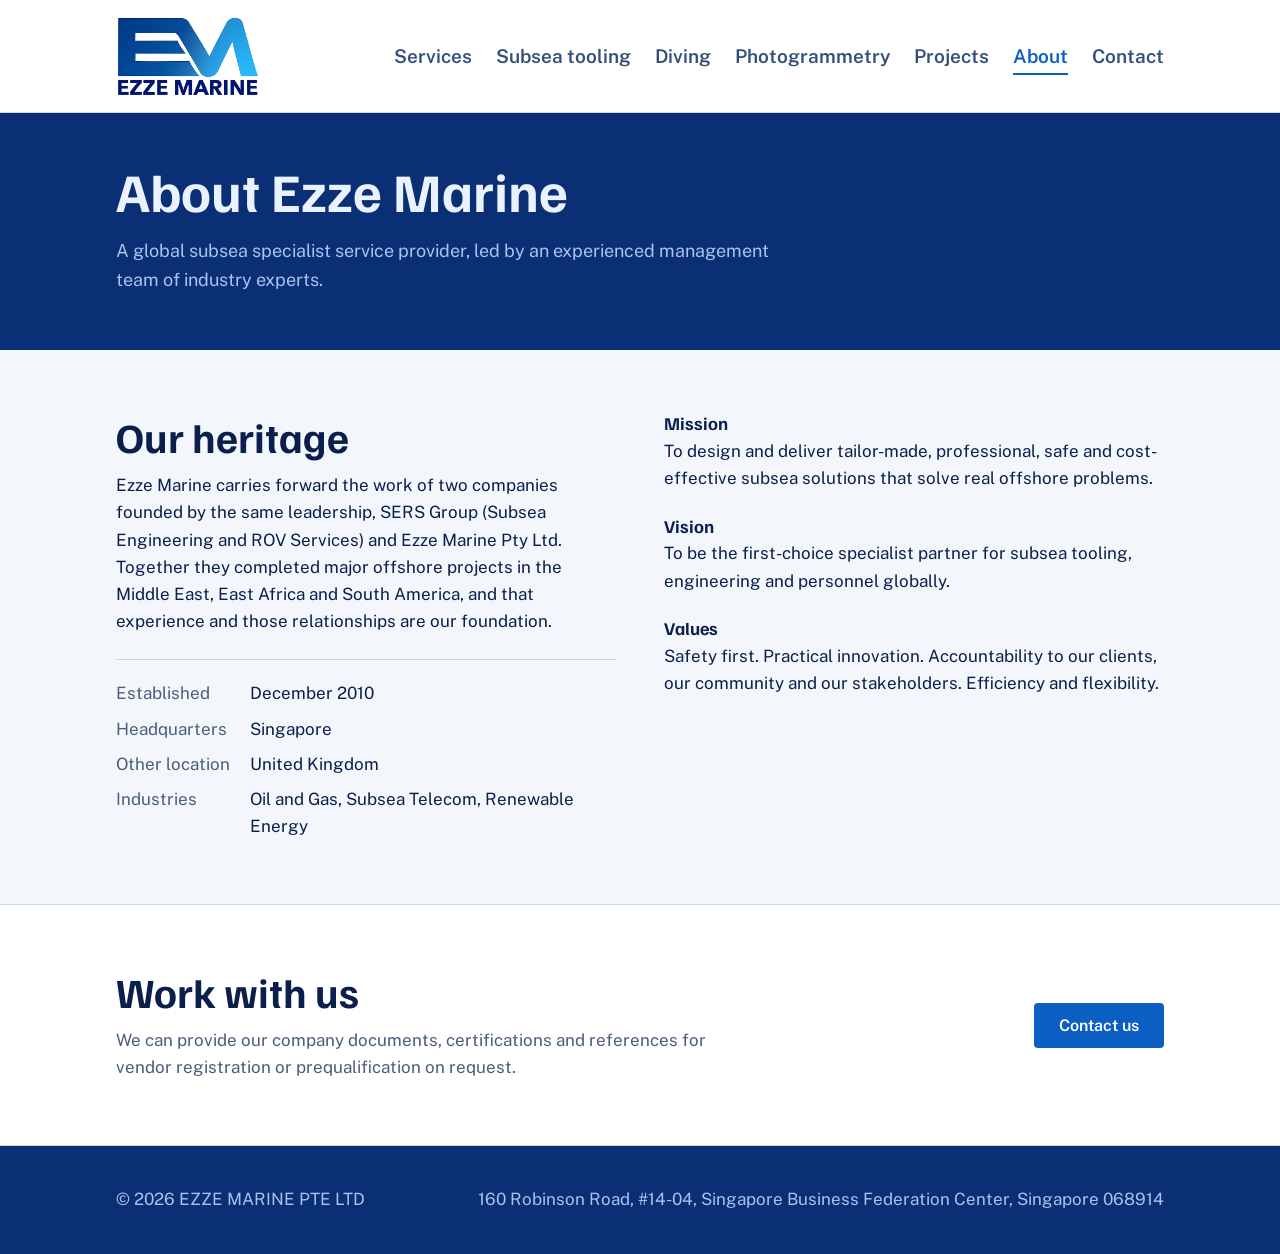
==== about.html @ 622ab2c7 "Add search and sharing basics: sitemap, robots.txt, canonical and Open Graph tags, Organization sche" ====
<!DOCTYPE html>
<html lang="en">
<head>
<meta charset="utf-8">
<meta name="viewport" content="width=device-width, initial-scale=1, viewport-fit=cover">
<meta name="theme-color" content="#FFFFFF">
<title>About | Ezze Marine</title>
<meta name="description" content="About Ezze Marine: a Singapore-headquartered global subsea specialist established in 2010, with operations in the United Kingdom.">
<link rel="canonical" href="https://ezzemarine.co/about.html">
<meta property="og:type" content="website">
<meta property="og:site_name" content="Ezze Marine">
<meta property="og:title" content="About | Ezze Marine">
<meta property="og:description" content="About Ezze Marine: a Singapore-headquartered global subsea specialist established in 2010, with operations in the United Kingdom.">
<meta property="og:url" content="https://ezzemarine.co/about.html">
<meta property="og:image" content="https://ezzemarine.co/images/og-image.jpg">
<meta property="og:image:width" content="1200">
<meta property="og:image:height" content="630">
<meta property="og:image:alt" content="Ezze Marine logo">
<meta name="twitter:card" content="summary_large_image">
<link rel="icon" type="image/png" href="favicon.png">
<link rel="preconnect" href="https://fonts.googleapis.com">
<link href="https://fonts.googleapis.com/css2?family=Familjen+Grotesk:wght@500;700&family=Public+Sans:wght@400;600&display=swap" rel="stylesheet">
<link rel="stylesheet" href="styles.css">
</head>
<body>
<header class="top">
  <div class="wrap">
    <a class="logo" href="index.html"><img src="logo.png" alt="Ezze Marine" width="219" height="165"></a>
    <nav aria-label="Main">
      <a href="services.html">Services</a>
      <a href="tooling.html">Subsea tooling</a>
      <a href="diving.html">Diving</a>
      <a href="photogrammetry.html">Photogrammetry</a>
      <a href="projects.html">Projects</a>
      <a href="about.html" aria-current="page">About</a>
      <a href="contact.html">Contact</a>
    </nav>
  </div>
</header>

<main>
  <div class="pagehead">
    <div class="wrap">
      <h1>About Ezze Marine</h1>
      <p>A global subsea specialist service provider, led by an experienced management team of industry experts.</p>
    </div>
  </div>

  <section>
    <div class="wrap about">
      <div>
        <h2>Our heritage</h2>
        <p>Ezze Marine carries forward the work of two companies founded by the same leadership, SERS Group (Subsea Engineering and ROV Services) and Ezze Marine Pty Ltd. Together they completed major offshore projects in the Middle East, East Africa and South America, and that experience and those relationships are our foundation.</p>
        <dl class="facts">
          <dt>Established</dt><dd>December 2010</dd>
          <dt>Headquarters</dt><dd>Singapore</dd>
          <dt>Other location</dt><dd>United Kingdom</dd>
          <dt>Industries</dt><dd>Oil and Gas, Subsea Telecom, Renewable Energy</dd>
        </dl>
      </div>
      <div>
        <h3>Mission</h3>
        <p>To design and deliver tailor-made, professional, safe and cost-effective subsea solutions that solve real offshore problems.</p>
        <h3>Vision</h3>
        <p>To be the first-choice specialist partner for subsea tooling, engineering and personnel globally.</p>
        <h3>Values</h3>
        <p>Safety first. Practical innovation. Accountability to our clients, our community and our stakeholders. Efficiency and flexibility.</p>
      </div>
    </div>
  </section>

  <section class="band">
    <div class="wrap cta">
      <div>
        <h2>Work with us</h2>
        <p>We can provide our company documents, certifications and references for vendor registration or prequalification on request.</p>
      </div>
      <a class="btn alt" href="contact.html">Contact us</a>
    </div>
  </section>
</main>

<footer>
  <div class="wrap">
    <span>© 2026 EZZE MARINE PTE LTD</span>
    <span>160 Robinson Road, #14-04, Singapore Business Federation Center, Singapore 068914</span>
  </div>
</footer>
</body>
</html>
---- styles.css ----
:root{
  box-sizing:border-box;
  padding-top:env(safe-area-inset-top,0px);
  padding-bottom:env(safe-area-inset-bottom,0px);
  --bg:#F3F7FC; --fg:#0B1F4D; --muted:#4A5D7A; --panel:#FFFFFF; --line:#C9D6EA;
  --accent:#0B5FC2; --accent-hover:#094E9F; --on-accent:#FFFFFF;
  --ease:cubic-bezier(.2,.7,.2,1); --ease-out:cubic-bezier(.23,1,.32,1);
  --hero-bg:#0A2F75; --hero-fg:#EAF2FF; --hero-muted:#A9C3EE; --hero-accent:#36B3F5;
  --head:"Familjen Grotesk","Trebuchet MS",Arial,sans-serif;
  --body:"Public Sans","Segoe UI",Arial,sans-serif;
  color-scheme:light;
}
@media (prefers-color-scheme:dark){
  :root:not([data-theme="light"]){
    --bg:#071226; --fg:#E6EEFA; --muted:#9FB2CF; --panel:#0D1D38; --line:#22375A;
    --accent:#4FB4F7; --accent-hover:#7CC8FA; --on-accent:#071226; --hero-bg:#061A40;
    color-scheme:dark;
  }
}
:root[data-theme="dark"]{
  --bg:#071226; --fg:#E6EEFA; --muted:#9FB2CF; --panel:#0D1D38; --line:#22375A;
  --accent:#4FB4F7; --accent-hover:#7CC8FA; --on-accent:#071226; --hero-bg:#061A40; color-scheme:dark;
}
html{scroll-padding-top:env(safe-area-inset-top,0px)}
*,*::before,*::after{box-sizing:inherit}
body{margin:0;background:var(--bg);color:var(--fg);font:400 1.0625rem/1.6 var(--body)}
h1,h2,h3{font-family:var(--head);font-weight:700;line-height:1.1;margin:0;text-wrap:balance}
p{text-wrap:pretty}
b,strong{font-weight:600}
a{color:inherit}
a,button{-webkit-tap-highlight-color:transparent}
:focus-visible{outline:3px solid var(--accent);outline-offset:3px}
.hero :focus-visible,.pagehead :focus-visible,footer :focus-visible{outline-color:var(--hero-accent)}
.wrap{max-width:68rem;margin:0 auto;padding:0 1.25rem}
/* header stays white in both themes so the original logo.png (navy on white) shows as designed */
header.top{background:#FFFFFF;color:#0B1F4D;border-bottom:1px solid #C9D6EA}
header.top .wrap{display:flex;flex-wrap:wrap;gap:.75rem 2rem;align-items:center;justify-content:space-between;padding-top:1rem;padding-bottom:1rem}
/* logo.png (812x613) has wide white margins: crop to the full artwork (mark + wordmark) */
.logo{display:block;position:relative;flex:none;width:143px;height:80px;overflow:hidden}
.logo img{position:absolute;width:219px;height:165px;max-width:none;left:-38px;top:-35px}
nav{display:flex;flex-wrap:wrap;gap:.25rem 1.5rem}
nav a{text-decoration:none;color:#33507A;padding:.25rem 0;font-size:1.1875rem;font-weight:600;transition:color .15s var(--ease)}
@media (hover:hover) and (pointer:fine){nav a:hover{color:#0B5FC2}}
nav a:active{color:#0B5FC2}
@media (pointer:coarse){nav a{padding:.625rem 0}}
nav a[aria-current="page"]{color:#0B5FC2;text-decoration:underline;text-decoration-thickness:2px;text-underline-offset:.5em}
.hero{background:var(--hero-bg);color:var(--hero-fg);padding:4rem 0}
.hero .wrap{display:grid;grid-template-columns:1.25fr .75fr;gap:4rem;align-items:center}
.hero h1{font-size:clamp(2.25rem,4.6vw,3.5rem);letter-spacing:-.01em;max-width:16ch}
.hero p.lead{color:var(--hero-muted);max-width:32rem;font-size:1.125rem;margin:1.5rem 0 2rem}
.hero .actions{display:flex;flex-wrap:wrap;gap:.75rem}
.hero-media img,.hero-media video{display:block;width:100%;height:auto;aspect-ratio:3/2;object-fit:cover;border-radius:.25rem}
.pagehead{background:var(--hero-bg);color:var(--hero-fg);padding:3rem 0 3.5rem}
.pagehead h1{font-size:clamp(2.2rem,5vw,3.4rem);max-width:20ch}
.pagehead p{color:var(--hero-muted);max-width:42rem;font-size:1.125rem;margin:1rem 0 0}
.pagehead .split{display:grid;grid-template-columns:minmax(0,1fr) auto;gap:1.5rem 3rem;align-items:center}
.pagehead figure{margin:0}
.pagehead video{display:block;width:15rem;height:auto;aspect-ratio:9/16;object-fit:cover;background:#000;border-radius:4px}
.pagehead figcaption{color:var(--hero-muted);font-size:.85rem;margin-top:.5rem}
@media (max-width:52rem){.pagehead .split{grid-template-columns:minmax(0,1fr)}.pagehead video{width:min(100%,15rem)}}
.btn{display:inline-block;background:var(--hero-fg);color:#061A3D;font:600 1rem var(--body);padding:.75rem 1.5rem;border-radius:.25rem;text-decoration:none;border:1px solid transparent;cursor:pointer;transition:background-color .15s var(--ease),border-color .15s var(--ease),transform .16s var(--ease-out),opacity .15s ease}
@media (hover:hover) and (pointer:fine){.btn:hover{background:#FFFFFF}}
.btn:active{transform:scale(.97)}
.btn:disabled{opacity:.6;cursor:default;pointer-events:none}
.btn.alt{background:var(--accent);color:var(--on-accent)}
@media (hover:hover) and (pointer:fine){.btn.alt:hover{background:var(--accent-hover)}}
.btn.ghost{background:transparent;color:var(--hero-fg);border-color:rgba(169,195,238,.5)}
@media (hover:hover) and (pointer:fine){.btn.ghost:hover{background:rgba(234,242,255,.08);border-color:var(--hero-muted)}}
.depth{list-style:none;margin:0 0 0 .375rem;padding:0;border-left:1px solid rgba(169,195,238,.35)}
.depth li{position:relative;padding:0 0 2rem 1.5rem}
.depth li:last-child{padding-bottom:0}
.depth li::before{content:"";position:absolute;left:-.4375rem;top:.5rem;width:.75rem;height:.75rem;border-radius:50%;background:var(--hero-bg);border:2px solid var(--hero-accent)}
.depth b{display:block;font:700 1.5rem/1.2 var(--head);margin-bottom:.25rem}
.depth span{display:block;color:var(--hero-muted);font-size:.9375rem;line-height:1.5;max-width:18rem}
section{padding:4rem 0}
section h2{font-size:clamp(1.8rem,4vw,2.6rem);margin-bottom:.75rem}
section p.intro{color:var(--muted);max-width:40rem;margin:0 0 2.25rem}
.cats{border-top:1px solid var(--line)}
.cat{display:grid;grid-template-columns:minmax(10rem,1fr) 2fr auto;gap:1rem 2rem;align-items:baseline;padding:1.5rem 0;border-bottom:1px solid var(--line)}
.cat h3{font-size:1.375rem}
.cat p{margin:0;color:var(--muted)}
.cat a{font-weight:600;color:var(--accent)}
.steps{display:grid;grid-template-columns:repeat(4,1fr);gap:1.5rem;list-style:none;margin:0;padding:0;counter-reset:s}
.steps li{counter-increment:s;border-top:1px solid var(--line);padding-top:1rem}
.steps li::before{content:"Step " counter(s);display:block;color:var(--muted);font-size:.9rem;margin-bottom:.25rem}
.steps.plain li::before{content:none}
.steps h3{font-size:1.25rem;margin-bottom:.5rem}
.steps p{margin:0;color:var(--muted);font-size:1rem}
.band{background:var(--panel);border-top:1px solid var(--line);border-bottom:1px solid var(--line)}
.note{margin:2.25rem 0 0;color:var(--muted);max-width:48rem}
.note b{color:var(--fg)}
.links{display:grid;grid-template-columns:repeat(6,minmax(0,1fr));gap:1.5rem}
.link-card{grid-column:span 2;display:flex;flex-direction:column;text-decoration:none;background:var(--panel);border:1px solid var(--line);border-radius:.25rem;padding:1.5rem;transition:border-color .15s var(--ease),transform .16s var(--ease-out)}
@media (hover:hover) and (pointer:fine){.link-card:hover{border-color:var(--accent)}.link-card:hover .arrow{transform:translateX(2px)}}
.link-card:active{transform:scale(.99)}
.link-card .arrow{display:inline-block;transition:transform .15s var(--ease-out)}
.link-card h3{font-size:1.375rem;margin-bottom:.5rem}
.link-card p{margin:0 0 1rem;color:var(--muted);font-size:1rem;flex:1}
.link-card .more{font-weight:600;color:var(--accent)}
.link-card.half{grid-column:span 3}
.link-card.lead{grid-column:1/-1;display:grid;grid-template-columns:minmax(10rem,1fr) 2fr auto;gap:.5rem 2rem;align-items:baseline;border-top:3px solid var(--accent);padding:1.5rem 2rem}
.link-card.lead h3{font-size:1.75rem;margin:0}
.link-card.lead p{margin:0;font-size:1.0625rem}
.cta{display:flex;flex-wrap:wrap;gap:1.5rem 3rem;align-items:center;justify-content:space-between}
.cta p{margin:0;color:var(--muted);max-width:40rem}
.cases{display:grid;grid-template-columns:repeat(3,minmax(0,1fr));gap:1.5rem}
.case{min-width:0;background:var(--panel);border:1px solid var(--line);border-top:3px solid var(--accent);display:flex;flex-direction:column}
.ph{aspect-ratio:4/3;max-width:100%;background:linear-gradient(160deg,var(--hero-bg),#1E7FD8);color:var(--hero-muted);display:grid;place-items:center;font-size:.9rem;text-align:center;padding:1rem}
.case .photo{display:block;width:100%;height:auto;aspect-ratio:4/3;object-fit:cover}
.case .body{padding:1.25rem 1.25rem 1.5rem}
.case .type{display:block;color:var(--muted);font-size:.9rem;margin-bottom:.25rem}
.case h3{font-size:1.35rem;margin-bottom:.5rem}
.case p{margin:0;color:var(--muted);font-size:1rem}
.lede{max-width:46rem}
.lede p{margin:0 0 1rem;color:var(--muted)}
section h3.sub{font-size:1.5rem;margin:2.75rem 0 0;padding-bottom:1rem;border-bottom:1px solid var(--line)}
.tool{display:grid;grid-template-columns:16.5rem 1fr;gap:1.25rem 2rem;align-items:start;padding:1.75rem 0;border-bottom:1px solid var(--line)}
.tool .photo{display:block;width:100%;height:auto;aspect-ratio:4/3;object-fit:cover}
.tool h4{font:700 1.375rem/1.15 var(--head);margin:0 0 .5rem}
.tool p{margin:0;color:var(--muted)}
.tags{display:flex;flex-wrap:wrap;gap:.5rem;list-style:none;margin:0 0 1.5rem;padding:0}
.tags li{border:1px solid var(--accent);color:var(--accent);padding:.25rem .75rem;border-radius:999px;font-weight:600;font-size:.9375rem}
figure{margin:0}
figure img{display:block;width:100%;height:auto}
figcaption{color:var(--muted);font-size:.9rem;margin-top:.5rem}
.gallery{display:grid;gap:1.25rem}
.diagram{margin-top:2.5rem}
.diagram img{background:#fff;padding:.75rem;border:1px solid var(--line)}
.scans{display:grid;grid-template-columns:repeat(2,minmax(0,1fr));gap:1.25rem;margin:0 0 2.75rem}
.outcome{margin:2.5rem 0 0;padding:1.25rem 1.5rem;border-left:4px solid var(--accent);background:var(--panel);max-width:48rem}
.outcome b{display:block;font:700 1.125rem var(--head);margin-bottom:.25rem}
.outcome p{margin:0;color:var(--muted)}
.about{display:grid;grid-template-columns:1fr 1fr;gap:3rem}
.about p{margin:0 0 1rem}
.about h3{font-size:1.125rem;margin:1.5rem 0 .25rem}
.about h3:first-child{margin-top:0}
.facts{display:grid;grid-template-columns:auto 1fr;gap:.5rem 1.25rem;margin:1.5rem 0 0;padding-top:1.25rem;border-top:1px solid var(--line)}
.facts dt{color:var(--muted)}
.facts dd{margin:0}
.people{display:grid;gap:1.5rem;align-content:start}
.people div{border-top:3px solid var(--accent);padding-top:1rem}
.people h3{font-size:1.25rem;margin-bottom:.25rem}
.people p{margin:0}
.people a{color:var(--accent);font-weight:600}
form{display:grid;gap:1rem;max-width:36rem}
label{display:grid;gap:.25rem;font-weight:600}
input,select,textarea{font:inherit;padding:.75rem;border:1px solid var(--line);border-radius:.25rem;background:var(--panel);color:var(--fg)}
textarea{min-height:7rem;resize:vertical}
#msg{min-height:1.5rem;font-weight:600}
#msg span{display:inline-block;transition:opacity .2s var(--ease-out),transform .2s var(--ease-out)}
@starting-style{#msg span{opacity:0;transform:translateY(4px)}}
footer{background:var(--hero-bg);color:var(--hero-muted);padding:2.5rem 0}
footer .wrap{display:flex;flex-wrap:wrap;justify-content:space-between;gap:1rem}
footer a{color:var(--hero-fg)}
@media (max-width:52rem){
  .hero .wrap,.about{grid-template-columns:1fr}
  .hero{padding:3rem 0}
  .hero .wrap{gap:3rem}
  .link-card,.link-card.half{grid-column:span 3}
  .link-card.lead{grid-template-columns:1fr;padding:1.5rem}
  .cat{grid-template-columns:1fr;gap:.4rem}
  .steps{grid-template-columns:1fr 1fr}
  .cases{grid-template-columns:repeat(2,minmax(0,1fr))}
  .tool,.scans{grid-template-columns:1fr}
  .tool .photo,.tool .ph{max-width:20rem}
}
@media (max-width:30rem){.steps,.cases{grid-template-columns:1fr}.link-card,.link-card.half{grid-column:1/-1}}
@media (prefers-reduced-motion:reduce){@starting-style{#msg span{transform:none}}.btn:active,.link-card:active,.link-card:hover .arrow{transform:none}}
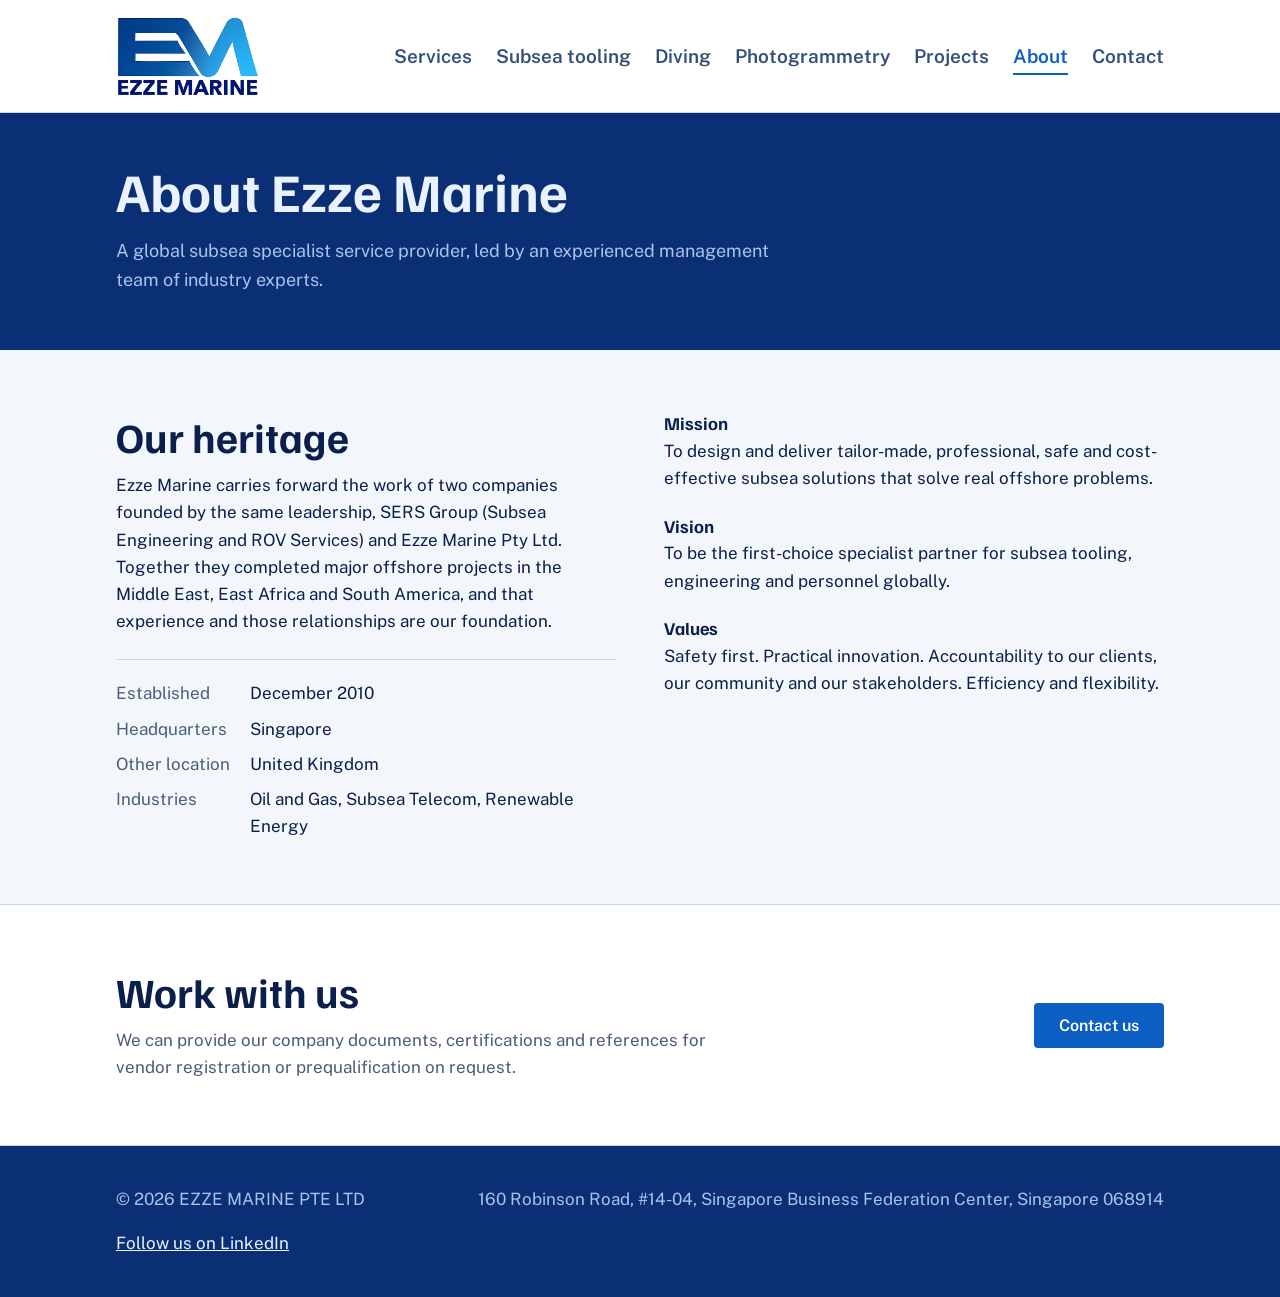
==== commit 7290d767: "Link LinkedIn company page in footer and Organization schema Co-Authored-By: Claude Opus 5.5 <norepl" ====
--- a/about.html
+++ b/about.html
@@ -84,6 +84,7 @@
   <div class="wrap">
     <span>© 2026 EZZE MARINE PTE LTD</span>
     <span>160 Robinson Road, #14-04, Singapore Business Federation Center, Singapore 068914</span>
+    <a href="https://www.linkedin.com/company/144178329/" rel="noopener">Follow us on LinkedIn</a>
   </div>
 </footer>
 </body>
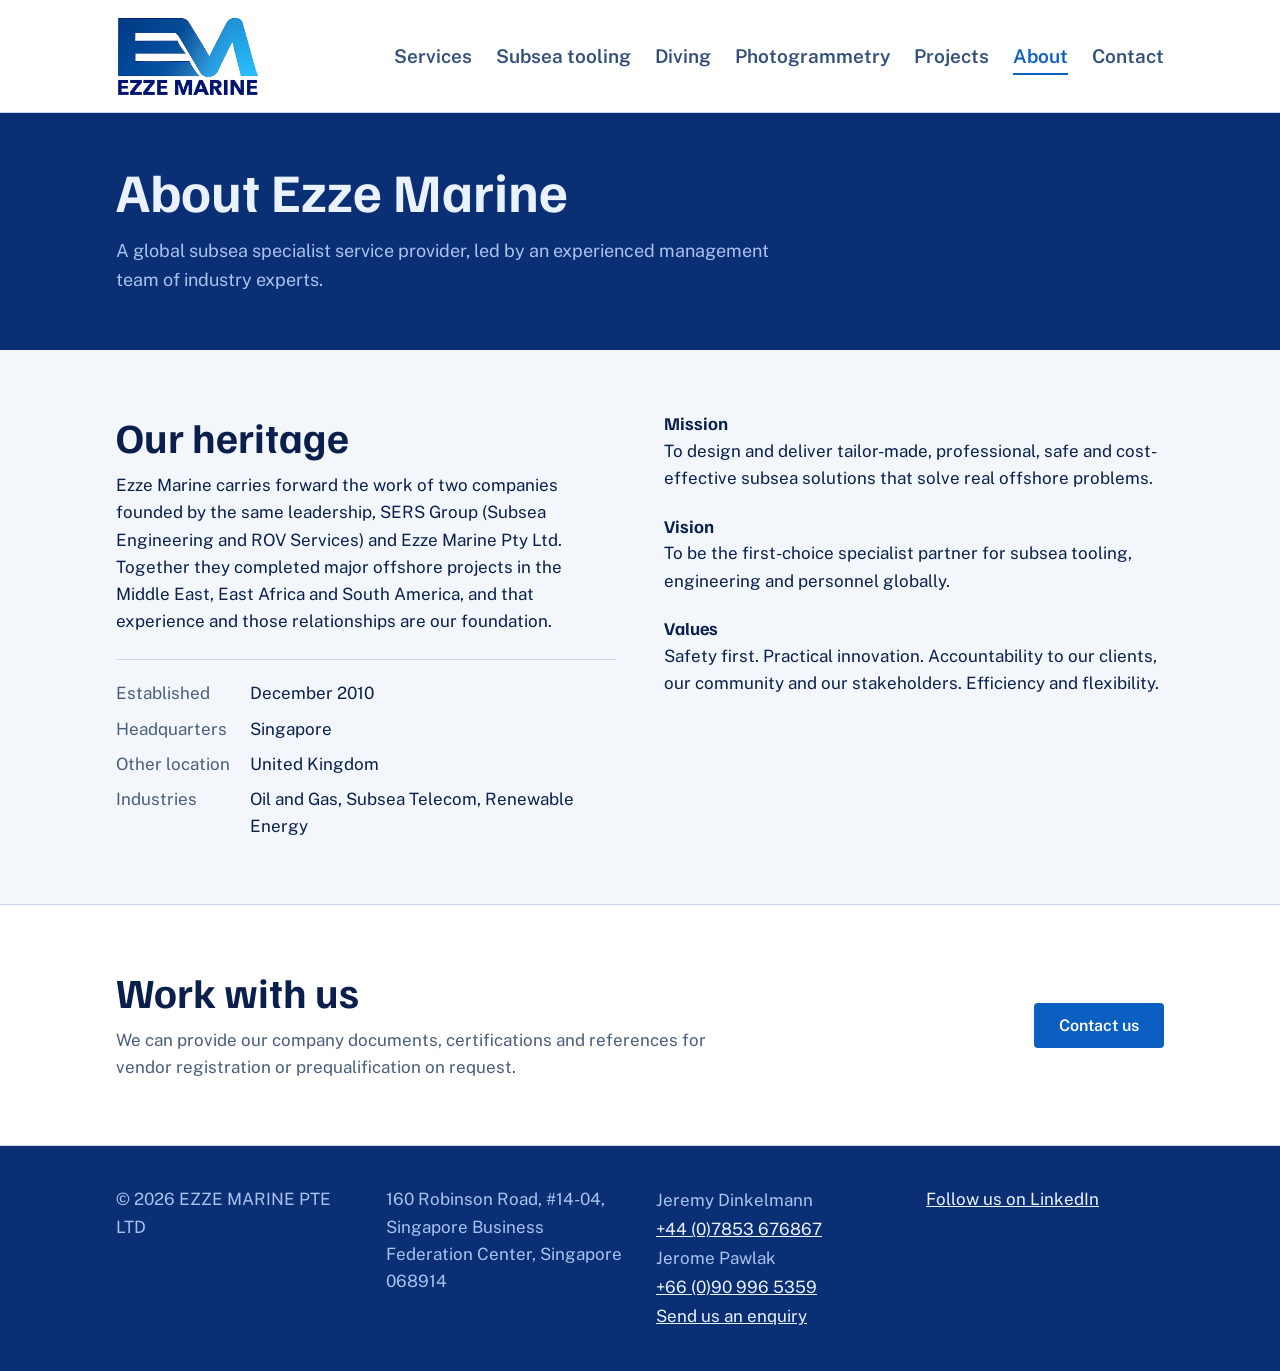
==== commit 4ff20680: "Add phone contacts and enquiry link to every footer Co-Authored-By: Claude Opus 5.5 <noreply@anthrop" ====
--- a/about.html
+++ b/about.html
@@ -84,6 +84,7 @@
   <div class="wrap">
     <span>© 2026 EZZE MARINE PTE LTD</span>
     <span>160 Robinson Road, #14-04, Singapore Business Federation Center, Singapore 068914</span>
+    <span class="fcontact">Jeremy Dinkelmann <a href="tel:+447853676867">+44 (0)7853 676867</a><br>Jerome Pawlak <a href="tel:+66909965359">+66 (0)90 996 5359</a><br><a href="contact.html">Send us an enquiry</a></span>
     <a href="https://www.linkedin.com/company/144178329/" rel="noopener">Follow us on LinkedIn</a>
   </div>
 </footer>
--- a/styles.css
+++ b/styles.css
@@ -76,6 +76,7 @@
 section h2{font-size:clamp(1.8rem,4vw,2.6rem);margin-bottom:.75rem}
 section p.intro{color:var(--muted);max-width:40rem;margin:0 0 2.25rem}
 .cats{border-top:1px solid var(--line)}
+.sub + .cats{border-top:0}
 .cat{display:grid;grid-template-columns:minmax(10rem,1fr) 2fr auto;gap:1rem 2rem;align-items:baseline;padding:1.5rem 0;border-bottom:1px solid var(--line)}
 .cat h3{font-size:1.375rem}
 .cat p{margin:0;color:var(--muted)}
@@ -113,10 +114,10 @@
 .case p{margin:0;color:var(--muted);font-size:1rem}
 .lede{max-width:46rem}
 .lede p{margin:0 0 1rem;color:var(--muted)}
-section h3.sub{font-size:1.5rem;margin:2.75rem 0 0;padding-bottom:1rem;border-bottom:1px solid var(--line)}
+section h2.sub{font-size:1.5rem;margin:2.75rem 0 0;padding-bottom:1rem;border-bottom:1px solid var(--line)}
 .tool{display:grid;grid-template-columns:16.5rem 1fr;gap:1.25rem 2rem;align-items:start;padding:1.75rem 0;border-bottom:1px solid var(--line)}
 .tool .photo{display:block;width:100%;height:auto;aspect-ratio:4/3;object-fit:cover}
-.tool h4{font:700 1.375rem/1.15 var(--head);margin:0 0 .5rem}
+.tool h3{font:700 1.375rem/1.15 var(--head);margin:0 0 .5rem}
 .tool p{margin:0;color:var(--muted)}
 .tags{display:flex;flex-wrap:wrap;gap:.5rem;list-style:none;margin:0 0 1.5rem;padding:0}
 .tags li{border:1px solid var(--accent);color:var(--accent);padding:.25rem .75rem;border-radius:999px;font-weight:600;font-size:.9375rem}
@@ -150,7 +151,9 @@
 #msg span{display:inline-block;transition:opacity .2s var(--ease-out),transform .2s var(--ease-out)}
 @starting-style{#msg span{opacity:0;transform:translateY(4px)}}
 footer{background:var(--hero-bg);color:var(--hero-muted);padding:2.5rem 0}
-footer .wrap{display:flex;flex-wrap:wrap;justify-content:space-between;gap:1rem}
+footer .wrap{display:grid;grid-template-columns:repeat(auto-fit,minmax(13rem,1fr));gap:1rem 2rem;align-items:start}
+footer .fcontact{line-height:1.7}
+footer a[href^="tel:"]{white-space:nowrap}
 footer a{color:var(--hero-fg)}
 @media (max-width:52rem){
   .hero .wrap,.about{grid-template-columns:1fr}
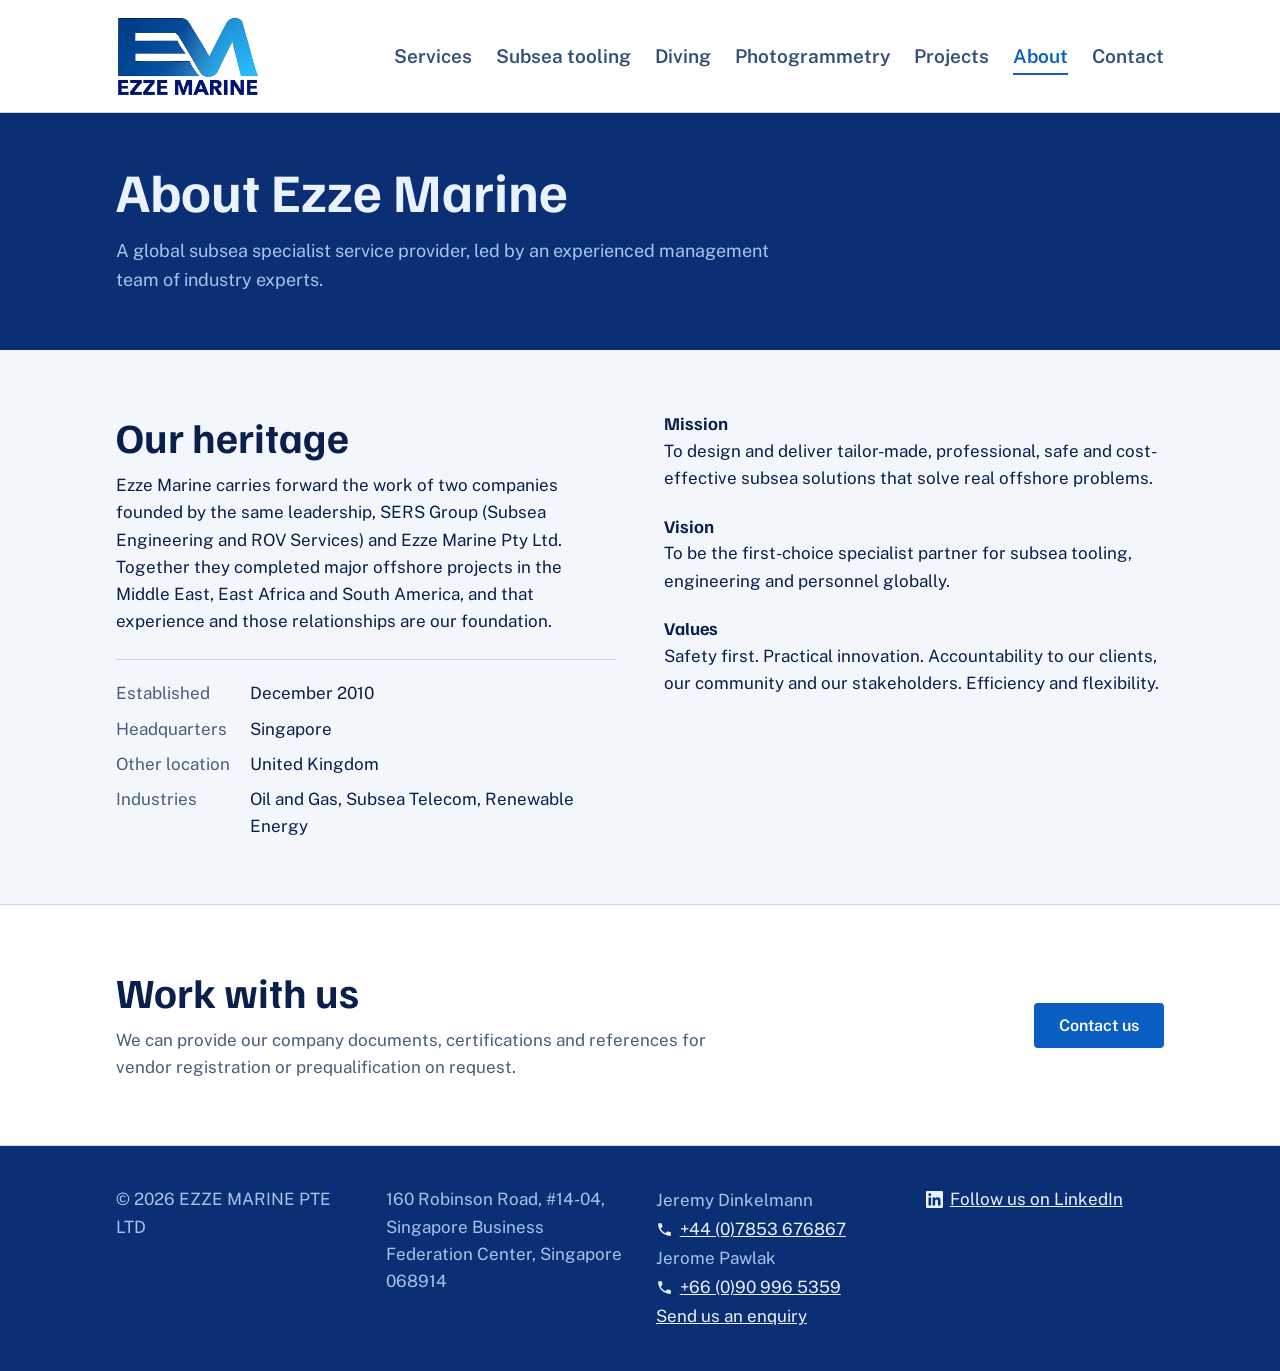
==== commit 3439f0c9: "Add phone and LinkedIn icons to the footer Co-Authored-By: Claude Opus 5.5 <noreply@anthropic.com>" ====
--- a/about.html
+++ b/about.html
@@ -84,8 +84,8 @@
   <div class="wrap">
     <span>© 2026 EZZE MARINE PTE LTD</span>
     <span>160 Robinson Road, #14-04, Singapore Business Federation Center, Singapore 068914</span>
-    <span class="fcontact">Jeremy Dinkelmann <a href="tel:+447853676867">+44 (0)7853 676867</a><br>Jerome Pawlak <a href="tel:+66909965359">+66 (0)90 996 5359</a><br><a href="contact.html">Send us an enquiry</a></span>
-    <a href="https://www.linkedin.com/company/144178329/" rel="noopener">Follow us on LinkedIn</a>
+    <span class="fcontact">Jeremy Dinkelmann <a class="ic" href="tel:+447853676867"><svg viewBox="0 0 24 24" aria-hidden="true" focusable="false"><path d="M6.62 10.79a15.05 15.05 0 0 0 6.59 6.59l2.2-2.2c.27-.27.67-.36 1.02-.24 1.12.37 2.33.57 3.57.57.55 0 1 .45 1 1V20c0 .55-.45 1-1 1C10.61 21 3 13.39 3 4c0-.55.45-1 1-1h3.5c.55 0 1 .45 1 1 0 1.25.2 2.45.57 3.57.11.35.03.74-.25 1.02l-2.2 2.2z"/></svg>+44 (0)7853 676867</a>Jerome Pawlak <a class="ic" href="tel:+66909965359"><svg viewBox="0 0 24 24" aria-hidden="true" focusable="false"><path d="M6.62 10.79a15.05 15.05 0 0 0 6.59 6.59l2.2-2.2c.27-.27.67-.36 1.02-.24 1.12.37 2.33.57 3.57.57.55 0 1 .45 1 1V20c0 .55-.45 1-1 1C10.61 21 3 13.39 3 4c0-.55.45-1 1-1h3.5c.55 0 1 .45 1 1 0 1.25.2 2.45.57 3.57.11.35.03.74-.25 1.02l-2.2 2.2z"/></svg>+66 (0)90 996 5359</a><a href="contact.html">Send us an enquiry</a></span>
+    <a class="ic" href="https://www.linkedin.com/company/144178329/" rel="noopener"><svg viewBox="0 0 24 24" aria-hidden="true" focusable="false"><path d="M20.45 20.45h-3.56v-5.57c0-1.33-.02-3.04-1.85-3.04-1.85 0-2.14 1.45-2.14 2.94v5.67H9.35V9h3.41v1.56h.05c.48-.9 1.64-1.85 3.37-1.85 3.6 0 4.27 2.37 4.27 5.46v6.28zM5.34 7.43a2.06 2.06 0 1 1 0-4.13 2.06 2.06 0 0 1 0 4.13zM7.12 20.45H3.56V9h3.56v11.45zM22.22 0H1.77C.79 0 0 .77 0 1.73v20.54C0 23.23.79 24 1.77 24h20.45c.98 0 1.78-.77 1.78-1.73V1.73C24 .77 23.2 0 22.22 0z"/></svg>Follow us on LinkedIn</a>
   </div>
 </footer>
 </body>
--- a/styles.css
+++ b/styles.css
@@ -154,6 +154,9 @@
 footer .wrap{display:grid;grid-template-columns:repeat(auto-fit,minmax(13rem,1fr));gap:1rem 2rem;align-items:start}
 footer .fcontact{line-height:1.7}
 footer a[href^="tel:"]{white-space:nowrap}
+footer .ic{white-space:nowrap}
+footer .fcontact .ic{display:block;width:max-content}
+footer .ic svg{width:1em;height:1em;fill:currentColor;vertical-align:-.15em;margin-right:.4em}
 footer a{color:var(--hero-fg)}
 @media (max-width:52rem){
   .hero .wrap,.about{grid-template-columns:1fr}
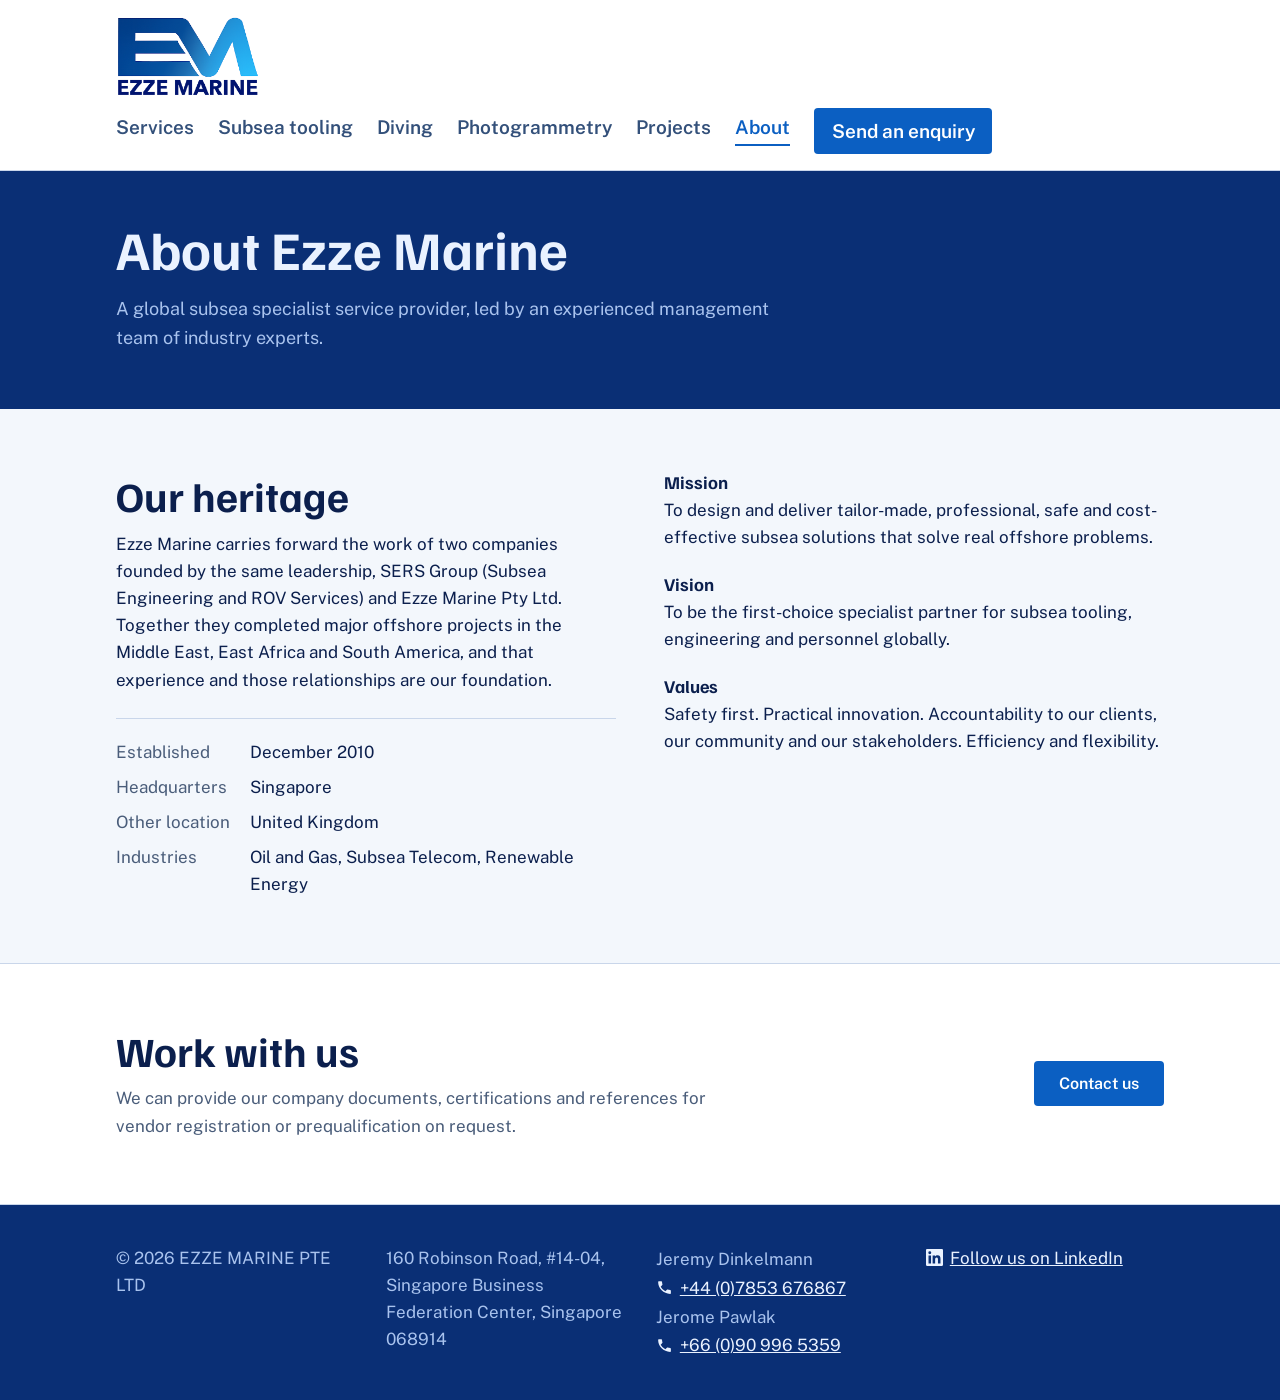
==== commit 9ebc7a70: "Make 'Send an enquiry' a highlighted button in the header menu Replaces the plain Contact menu link " ====
--- a/about.html
+++ b/about.html
@@ -33,7 +33,7 @@
       <a href="photogrammetry.html">Photogrammetry</a>
       <a href="projects.html">Projects</a>
       <a href="about.html" aria-current="page">About</a>
-      <a href="contact.html">Contact</a>
+      <a class="navcta" href="contact.html">Send an enquiry</a>
     </nav>
   </div>
 </header>
@@ -84,7 +84,7 @@
   <div class="wrap">
     <span>© 2026 EZZE MARINE PTE LTD</span>
     <span>160 Robinson Road, #14-04, Singapore Business Federation Center, Singapore 068914</span>
-    <span class="fcontact">Jeremy Dinkelmann <a class="ic" href="tel:+447853676867"><svg viewBox="0 0 24 24" aria-hidden="true" focusable="false"><path d="M6.62 10.79a15.05 15.05 0 0 0 6.59 6.59l2.2-2.2c.27-.27.67-.36 1.02-.24 1.12.37 2.33.57 3.57.57.55 0 1 .45 1 1V20c0 .55-.45 1-1 1C10.61 21 3 13.39 3 4c0-.55.45-1 1-1h3.5c.55 0 1 .45 1 1 0 1.25.2 2.45.57 3.57.11.35.03.74-.25 1.02l-2.2 2.2z"/></svg>+44 (0)7853 676867</a>Jerome Pawlak <a class="ic" href="tel:+66909965359"><svg viewBox="0 0 24 24" aria-hidden="true" focusable="false"><path d="M6.62 10.79a15.05 15.05 0 0 0 6.59 6.59l2.2-2.2c.27-.27.67-.36 1.02-.24 1.12.37 2.33.57 3.57.57.55 0 1 .45 1 1V20c0 .55-.45 1-1 1C10.61 21 3 13.39 3 4c0-.55.45-1 1-1h3.5c.55 0 1 .45 1 1 0 1.25.2 2.45.57 3.57.11.35.03.74-.25 1.02l-2.2 2.2z"/></svg>+66 (0)90 996 5359</a><a href="contact.html">Send us an enquiry</a></span>
+    <span class="fcontact">Jeremy Dinkelmann <a class="ic" href="tel:+447853676867"><svg viewBox="0 0 24 24" aria-hidden="true" focusable="false"><path d="M6.62 10.79a15.05 15.05 0 0 0 6.59 6.59l2.2-2.2c.27-.27.67-.36 1.02-.24 1.12.37 2.33.57 3.57.57.55 0 1 .45 1 1V20c0 .55-.45 1-1 1C10.61 21 3 13.39 3 4c0-.55.45-1 1-1h3.5c.55 0 1 .45 1 1 0 1.25.2 2.45.57 3.57.11.35.03.74-.25 1.02l-2.2 2.2z"/></svg>+44 (0)7853 676867</a>Jerome Pawlak <a class="ic" href="tel:+66909965359"><svg viewBox="0 0 24 24" aria-hidden="true" focusable="false"><path d="M6.62 10.79a15.05 15.05 0 0 0 6.59 6.59l2.2-2.2c.27-.27.67-.36 1.02-.24 1.12.37 2.33.57 3.57.57.55 0 1 .45 1 1V20c0 .55-.45 1-1 1C10.61 21 3 13.39 3 4c0-.55.45-1 1-1h3.5c.55 0 1 .45 1 1 0 1.25.2 2.45.57 3.57.11.35.03.74-.25 1.02l-2.2 2.2z"/></svg>+66 (0)90 996 5359</a></span>
     <a class="ic" href="https://www.linkedin.com/company/144178329/" rel="noopener"><svg viewBox="0 0 24 24" aria-hidden="true" focusable="false"><path d="M20.45 20.45h-3.56v-5.57c0-1.33-.02-3.04-1.85-3.04-1.85 0-2.14 1.45-2.14 2.94v5.67H9.35V9h3.41v1.56h.05c.48-.9 1.64-1.85 3.37-1.85 3.6 0 4.27 2.37 4.27 5.46v6.28zM5.34 7.43a2.06 2.06 0 1 1 0-4.13 2.06 2.06 0 0 1 0 4.13zM7.12 20.45H3.56V9h3.56v11.45zM22.22 0H1.77C.79 0 0 .77 0 1.73v20.54C0 23.23.79 24 1.77 24h20.45c.98 0 1.78-.77 1.78-1.73V1.73C24 .77 23.2 0 22.22 0z"/></svg>Follow us on LinkedIn</a>
   </div>
 </footer>
--- a/styles.css
+++ b/styles.css
@@ -44,6 +44,11 @@
 nav a:active{color:#0B5FC2}
 @media (pointer:coarse){nav a{padding:.625rem 0}}
 nav a[aria-current="page"]{color:#0B5FC2;text-decoration:underline;text-decoration-thickness:2px;text-underline-offset:.5em}
+/* "Send an enquiry" is a filled button in the menu so it stands out on every page */
+nav a.navcta{background:#0B5FC2;color:#FFFFFF;padding:.5rem 1.1rem;border-radius:.25rem;text-decoration:none}
+@media (hover:hover) and (pointer:fine){nav a.navcta:hover{background:#0A2F75;color:#FFFFFF}}
+nav a.navcta:active{background:#0A2F75;color:#FFFFFF}
+@media (pointer:coarse){nav a.navcta{padding:.625rem 1.1rem}}
 .hero{background:var(--hero-bg);color:var(--hero-fg);padding:4rem 0}
 .hero .wrap{display:grid;grid-template-columns:1.25fr .75fr;gap:4rem;align-items:center}
 .hero h1{font-size:clamp(2.25rem,4.6vw,3.5rem);letter-spacing:-.01em;max-width:16ch}
